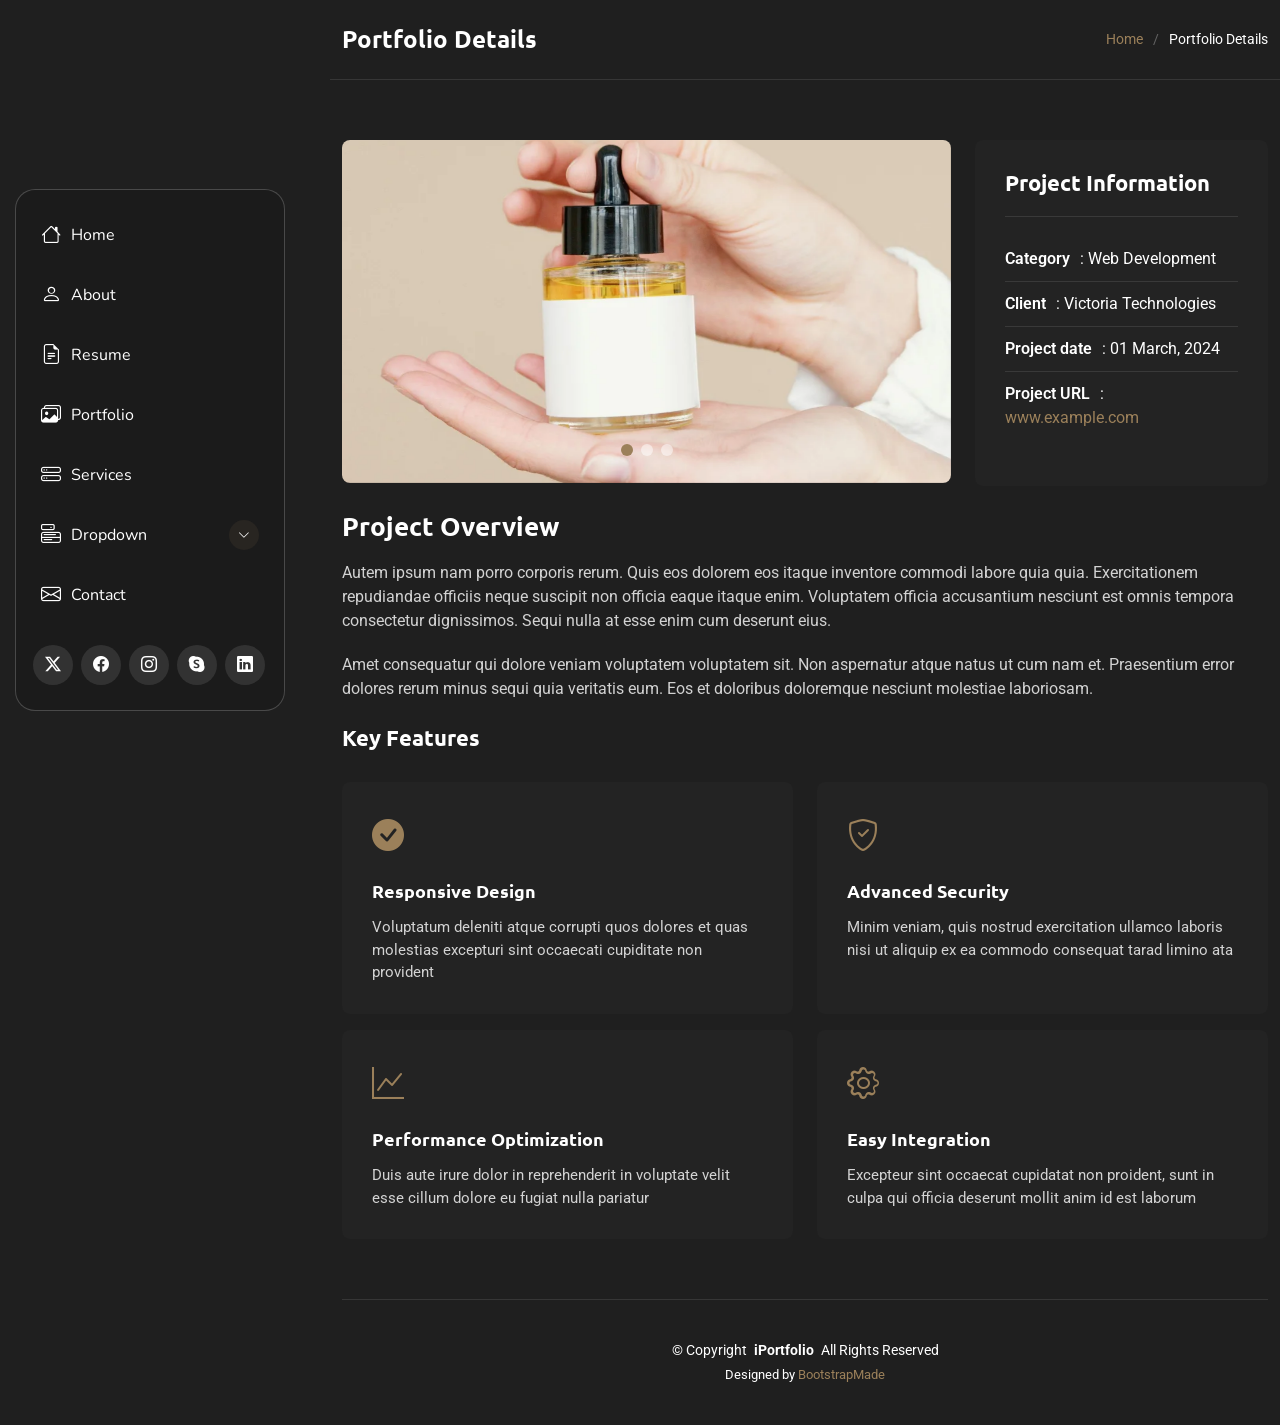
==== portfolio-details.html @ 5050bbf4 "updated portfolio" ====
<!DOCTYPE html>
<html lang="en">

<head>
  <meta charset="utf-8">
  <meta content="width=device-width, initial-scale=1.0" name="viewport">
  <title>Portfolio Details - SnapFolio Bootstrap Template</title>
  <meta name="description" content="">
  <meta name="keywords" content="">

  <!-- Favicons -->
  <link href="assets/img/favicon.png" rel="icon">
  <link href="assets/img/apple-touch-icon.png" rel="apple-touch-icon">

  <!-- Fonts -->
  <link href="https://fonts.googleapis.com" rel="preconnect">
  <link href="https://fonts.gstatic.com" rel="preconnect" crossorigin>
  <link href="https://fonts.googleapis.com/css2?family=Roboto:ital,wght@0,100;0,300;0,400;0,500;0,700;0,900;1,100;1,300;1,400;1,500;1,700;1,900&family=Ubuntu:ital,wght@0,300;0,400;0,500;0,700;1,300;1,400;1,500;1,700&family=Nunito:ital,wght@0,200;0,300;0,400;0,500;0,600;0,700;0,800;0,900;1,200;1,300;1,400;1,500;1,600;1,700;1,800;1,900&display=swap" rel="stylesheet">

  <!-- Vendor CSS Files -->
  <link href="assets/vendor/bootstrap/css/bootstrap.min.css" rel="stylesheet">
  <link href="assets/vendor/bootstrap-icons/bootstrap-icons.css" rel="stylesheet">
  <link href="assets/vendor/aos/aos.css" rel="stylesheet">
  <link href="assets/vendor/glightbox/css/glightbox.min.css" rel="stylesheet">
  <link href="assets/vendor/swiper/swiper-bundle.min.css" rel="stylesheet">

  <!-- Main CSS File -->
  <link href="assets/css/main.css" rel="stylesheet">

  <!-- =======================================================
  * Template Name: SnapFolio
  * Template URL: https://bootstrapmade.com/snapfolio-bootstrap-portfolio-template/
  * Updated: Jun 13 2025 with Bootstrap v5.3.6
  * Author: BootstrapMade.com
  * License: https://bootstrapmade.com/license/
  ======================================================== -->
</head>

<body class="portfolio-details-page">

  <header id="header" class="header dark-background d-flex flex-column justify-content-center">
    <i class="header-toggle d-xl-none bi bi-list"></i>

    <div class="header-container d-flex flex-column align-items-start">
      <nav id="navmenu" class="navmenu">
        <ul>
          <li><a href="#hero"><i class="bi bi-house navicon"></i>Home</a></li>
          <li><a href="#about"><i class="bi bi-person navicon"></i> About</a></li>
          <li><a href="#resume"><i class="bi bi-file-earmark-text navicon"></i> Resume</a></li>
          <li><a href="#portfolio"><i class="bi bi-images navicon"></i> Portfolio</a></li>
          <li><a href="#services"><i class="bi bi-hdd-stack navicon"></i> Services</a></li>
          <li class="dropdown"><a href="#"><i class="bi bi-menu-button navicon"></i> <span>Dropdown</span> <i class="bi bi-chevron-down toggle-dropdown"></i></a>
            <ul>
              <li><a href="#">Dropdown 1</a></li>
              <li class="dropdown"><a href="#"><span>Deep Dropdown</span> <i class="bi bi-chevron-down toggle-dropdown"></i></a>
                <ul>
                  <li><a href="#">Deep Dropdown 1</a></li>
                  <li><a href="#">Deep Dropdown 2</a></li>
                  <li><a href="#">Deep Dropdown 3</a></li>
                  <li><a href="#">Deep Dropdown 4</a></li>
                  <li><a href="#">Deep Dropdown 5</a></li>
                </ul>
              </li>
              <li><a href="#">Dropdown 2</a></li>
              <li><a href="#">Dropdown 3</a></li>
              <li><a href="#">Dropdown 4</a></li>
            </ul>
          </li>
          <li><a href="#contact"><i class="bi bi-envelope navicon"></i> Contact</a></li>
        </ul>
      </nav>

      <div class="social-links text-center">
        <a href="#" class="twitter"><i class="bi bi-twitter-x"></i></a>
        <a href="#" class="facebook"><i class="bi bi-facebook"></i></a>
        <a href="#" class="instagram"><i class="bi bi-instagram"></i></a>
        <a href="#" class="google-plus"><i class="bi bi-skype"></i></a>
        <a href="#" class="linkedin"><i class="bi bi-linkedin"></i></a>
      </div>

    </div>

  </header>

  <main class="main">

    <!-- Page Title -->
    <div class="page-title dark-background">
      <div class="container d-lg-flex justify-content-between align-items-center">
        <h1 class="mb-2 mb-lg-0">Portfolio Details</h1>
        <nav class="breadcrumbs">
          <ol>
            <li><a href="index.html">Home</a></li>
            <li class="current">Portfolio Details</li>
          </ol>
        </nav>
      </div>
    </div><!-- End Page Title -->

    <!-- Portfolio Details Section -->
    <section id="portfolio-details" class="portfolio-details section">

      <div class="container" data-aos="fade-up" data-aos-delay="100">

        <div class="row gy-4">

          <div class="col-lg-8">
            <div class="portfolio-details-slider swiper init-swiper">

              <script type="application/json" class="swiper-config">
                {
                  "loop": true,
                  "speed": 600,
                  "autoplay": {
                    "delay": 5000
                  },
                  "slidesPerView": "auto",
                  "pagination": {
                    "el": ".swiper-pagination",
                    "type": "bullets",
                    "clickable": true
                  }
                }
              </script>

              <div class="swiper-wrapper align-items-center">

                <div class="swiper-slide">
                  <img src="assets/img/portfolio/portfolio-1.webp" alt="Portfolio Image" class="img-fluid" loading="lazy">
                </div>

                <div class="swiper-slide">
                  <img src="assets/img/portfolio/portfolio-10.webp" alt="Portfolio Image" class="img-fluid" loading="lazy">
                </div>

                <div class="swiper-slide">
                  <img src="assets/img/portfolio/portfolio-7.webp" alt="Portfolio Image" class="img-fluid" loading="lazy">
                </div>

              </div>
              <div class="swiper-pagination"></div>
            </div>
          </div>

          <div class="col-lg-4">
            <div class="portfolio-info" data-aos="fade-left" data-aos-delay="200">
              <h3>Project Information</h3>
              <ul>
                <li><strong>Category</strong>: Web Development</li>
                <li><strong>Client</strong>: Victoria Technologies</li>
                <li><strong>Project date</strong>: 01 March, 2024</li>
                <li><strong>Project URL</strong>: <a href="#" target="_blank">www.example.com</a></li>
              </ul>
            </div>
          </div>

          <div class="col-lg-12">
            <div class="portfolio-description" data-aos="fade-up" data-aos-delay="300">
              <h2>Project Overview</h2>
              <p>
                Autem ipsum nam porro corporis rerum. Quis eos dolorem eos itaque inventore commodi labore quia quia. Exercitationem repudiandae officiis neque suscipit non officia eaque itaque enim. Voluptatem officia accusantium nesciunt est omnis tempora consectetur dignissimos. Sequi nulla at esse enim cum deserunt eius.
              </p>
              <p>
                Amet consequatur qui dolore veniam voluptatem voluptatem sit. Non aspernatur atque natus ut cum nam et. Praesentium error dolores rerum minus sequi quia veritatis eum. Eos et doloribus doloremque nesciunt molestiae laboriosam.
              </p>

              <div class="features mt-4">
                <h3>Key Features</h3>
                <div class="row gy-3">
                  <div class="col-md-6">
                    <div class="feature-item" data-aos="fade-up" data-aos-delay="400">
                      <i class="bi bi-check-circle-fill"></i>
                      <h4>Responsive Design</h4>
                      <p>Voluptatum deleniti atque corrupti quos dolores et quas molestias excepturi sint occaecati cupiditate non provident</p>
                    </div>
                  </div>

                  <div class="col-md-6">
                    <div class="feature-item" data-aos="fade-up" data-aos-delay="500">
                      <i class="bi bi-shield-check"></i>
                      <h4>Advanced Security</h4>
                      <p>Minim veniam, quis nostrud exercitation ullamco laboris nisi ut aliquip ex ea commodo consequat tarad limino ata</p>
                    </div>
                  </div>

                  <div class="col-md-6">
                    <div class="feature-item" data-aos="fade-up" data-aos-delay="600">
                      <i class="bi bi-graph-up"></i>
                      <h4>Performance Optimization</h4>
                      <p>Duis aute irure dolor in reprehenderit in voluptate velit esse cillum dolore eu fugiat nulla pariatur</p>
                    </div>
                  </div>

                  <div class="col-md-6">
                    <div class="feature-item" data-aos="fade-up" data-aos-delay="700">
                      <i class="bi bi-gear"></i>
                      <h4>Easy Integration</h4>
                      <p>Excepteur sint occaecat cupidatat non proident, sunt in culpa qui officia deserunt mollit anim id est laborum</p>
                    </div>
                  </div>
                </div>
              </div>
            </div>
          </div>

        </div>

      </div>

    </section><!-- /Portfolio Details Section -->

  </main>

  <footer id="footer" class="footer position-relative">

    <div class="container">
      <div class="copyright text-center ">
        <p>© <span>Copyright</span> <strong class="px-1 sitename">iPortfolio</strong> <span>All Rights Reserved</span></p>
      </div>
      <div class="credits">
        <!-- All the links in the footer should remain intact. -->
        <!-- You can delete the links only if you've purchased the pro version. -->
        <!-- Licensing information: https://bootstrapmade.com/license/ -->
        <!-- Purchase the pro version with working PHP/AJAX contact form: [buy-url] -->
        Designed by <a href="https://bootstrapmade.com/">BootstrapMade</a>
      </div>
    </div>

  </footer>

  <!-- Scroll Top -->
  <a href="#" id="scroll-top" class="scroll-top d-flex align-items-center justify-content-center"><i class="bi bi-arrow-up-short"></i></a>

  <!-- Preloader -->
  <div id="preloader"></div>

  <!-- Vendor JS Files -->
  <script src="assets/vendor/bootstrap/js/bootstrap.bundle.min.js"></script>
  <script src="assets/vendor/php-email-form/validate.js"></script>
  <script src="assets/vendor/aos/aos.js"></script>
  <script src="assets/vendor/typed.js/typed.umd.js"></script>
  <script src="assets/vendor/purecounter/purecounter_vanilla.js"></script>
  <script src="assets/vendor/waypoints/noframework.waypoints.js"></script>
  <script src="assets/vendor/isotope-layout/isotope.pkgd.min.js"></script>
  <script src="assets/vendor/imagesloaded/imagesloaded.pkgd.min.js"></script>
  <script src="assets/vendor/glightbox/js/glightbox.min.js"></script>
  <script src="assets/vendor/swiper/swiper-bundle.min.js"></script>

  <!-- Main JS File -->
  <script src="assets/js/main.js"></script>

</body>

</html>
---- assets/css/main.css ----
/**
* Template Name: SnapFolio
* Template URL: https://bootstrapmade.com/snapfolio-bootstrap-portfolio-template/
* Updated: Jun 13 2025 with Bootstrap v5.3.6
* Author: BootstrapMade.com
* License: https://bootstrapmade.com/license/
*/

/*--------------------------------------------------------------
# Font & Color Variables
# Help: https://bootstrapmade.com/color-system/
--------------------------------------------------------------*/
/* Fonts */
:root {
  --default-font: "Roboto",  system-ui, -apple-system, "Segoe UI", Roboto, "Helvetica Neue", Arial, "Noto Sans", "Liberation Sans", sans-serif, "Apple Color Emoji", "Segoe UI Emoji", "Segoe UI Symbol", "Noto Color Emoji";
  --heading-font: "Ubuntu",  sans-serif;
  --nav-font: "Nunito",  sans-serif;
}

/* Global Colors - The following color variables are used throughout the website. Updating them here will change the color scheme of the entire website */
:root { 
  --background-color: #1f1f1f; /* Background color for the entire website, including individual sections */
  --default-color: #ffffff; /* Default color used for the majority of the text content across the entire website */
  --heading-color: #ffffff; /* Color for headings, subheadings and title throughout the website */
  --accent-color: #9b805a; /* Accent color that represents your brand on the website. It's used for buttons, links, and other elements that need to stand out */
  --surface-color: #232323; /* The surface color is used as a background of boxed elements within sections, such as cards, icon boxes, or other elements that require a visual separation from the global background. */
  --contrast-color: #ffffff; /* Contrast color for text, ensuring readability against backgrounds of accent, heading, or default colors. */
}

/* Nav Menu Colors - The following color variables are used specifically for the navigation menu. They are separate from the global colors to allow for more customization options */
:root {
  --nav-color: #ffffff;  /* The default color of the main navmenu links */
  --nav-hover-color: #9b805a; /* Applied to main navmenu links when they are hovered over or active */
  --nav-mobile-background-color: #393939; /* Used as the background color for mobile navigation menu */
  --nav-dropdown-background-color: #393939; /* Used as the background color for dropdown items that appear when hovering over primary navigation items */
  --nav-dropdown-color: #ffffff; /* Used for navigation links of the dropdown items in the navigation menu. */
  --nav-dropdown-hover-color: #9b805a; /* Similar to --nav-hover-color, this color is applied to dropdown navigation links when they are hovered over. */
}

/* Color Presets - These classes override global colors when applied to any section or element, providing reuse of the sam color scheme. */

.light-background {
  --background-color: #2c2c2c;
  --surface-color: #323232;
}

.dark-background {
  --background-color: #040b14;
  --default-color: #ffffff;
  --heading-color: #ffffff;
  --surface-color: #151f2b;
  --contrast-color: #ffffff;
}

/* Smooth scroll */
:root {
  scroll-behavior: smooth;
}

/*--------------------------------------------------------------
# General Styling & Shared Classes
--------------------------------------------------------------*/
body {
  color: var(--default-color);
  background-color: var(--background-color);
  font-family: var(--default-font);
}

a {
  color: var(--accent-color);
  text-decoration: none;
  transition: 0.3s;
}

a:hover {
  color: color-mix(in srgb, var(--accent-color), transparent 25%);
  text-decoration: none;
}

h1,
h2,
h3,
h4,
h5,
h6 {
  color: var(--heading-color);
  font-family: var(--heading-font);
}

/* PHP Email Form Messages
------------------------------*/
.php-email-form .error-message {
  display: none;
  background: #df1529;
  color: #ffffff;
  text-align: left;
  padding: 15px;
  margin-bottom: 24px;
  font-weight: 600;
}

.php-email-form .sent-message {
  display: none;
  color: #ffffff;
  background: #059652;
  text-align: center;
  padding: 15px;
  margin-bottom: 24px;
  font-weight: 600;
}

.php-email-form .loading {
  display: none;
  background: var(--surface-color);
  text-align: center;
  padding: 15px;
  margin-bottom: 24px;
}

.php-email-form .loading:before {
  content: "";
  display: inline-block;
  border-radius: 50%;
  width: 24px;
  height: 24px;
  margin: 0 10px -6px 0;
  border: 3px solid var(--accent-color);
  border-top-color: var(--surface-color);
  animation: php-email-form-loading 1s linear infinite;
}

@keyframes php-email-form-loading {
  0% {
    transform: rotate(0deg);
  }

  100% {
    transform: rotate(360deg);
  }
}

/*--------------------------------------------------------------
# Global Header
--------------------------------------------------------------*/
.header {
  --background-color: #1b1b1b;
  color: var(--default-color);
  position: fixed;
  top: 0;
  left: 0;
  bottom: 0;
  padding: 0 15px;
  width: 300px;
  transition: all ease-in-out 0.3s;
  overflow-y: auto;
  z-index: 997;
}

.header .header-container {
  border-radius: 20px;
  padding: 15px;
  background-color: var(--background-color);
  border: 1px solid color-mix(in srgb, var(--default-color), transparent 80%);
}

.header .social-links {
  margin: 0 0 10px 0;
}

.header .social-links a {
  font-size: 16px;
  display: inline-flex;
  align-items: center;
  justify-content: center;
  background: color-mix(in srgb, var(--default-color), transparent 90%);
  color: var(--default-color);
  margin: 0 2px;
  border-radius: 50%;
  text-align: center;
  width: 40px;
  height: 40px;
  transition: 0.3s;
}

.header .social-links a:hover {
  color: var(--contrast-color);
  background: var(--accent-color);
}

@media (min-width: 1200px) {

  .header~main,
  .header~#footer {
    margin-left: 330px;
  }
}

@media (max-width: 1199px) {
  .header {
    left: -100%;
  }
}

.header.header-show {
  left: 0;
}

.header .header-toggle {
  color: var(--contrast-color);
  background-color: var(--accent-color);
  font-size: 22px;
  display: flex;
  align-items: center;
  justify-content: center;
  width: 40px;
  height: 40px;
  border-radius: 50%;
  cursor: pointer;
  position: fixed;
  top: 15px;
  right: 15px;
  z-index: 9999;
  transition: background-color 0.3s;
}

.header .header-toggle:hover {
  color: var(--contrast-color);
  background-color: color-mix(in srgb, var(--accent-color) 90%, white 15%);
}

/*--------------------------------------------------------------
# Navigation Menu
--------------------------------------------------------------*/
.mobile-nav-toggle {
  display: none;
}

.navmenu {
  padding: 0;
  z-index: 9997;
  width: 100%;
}

.navmenu ul {
  list-style: none;
  padding: 0 0 20px 0;
  margin: 0;
}

.navmenu a,
.navmenu a:focus {
  color: var(--nav-color);
  padding: 15px 10px;
  font-family: var(--nav-font);
  font-size: 16px;
  font-weight: 400;
  display: flex;
  align-items: center;
  white-space: nowrap;
  transition: 0.3s;
  width: 100%;
}

.navmenu a .navicon,
.navmenu a:focus .navicon {
  font-size: 20px;
  margin-right: 10px;
}

.navmenu a .toggle-dropdown,
.navmenu a:focus .toggle-dropdown {
  font-size: 12px;
  line-height: 0;
  margin-left: auto;
  width: 30px;
  height: 30px;
  display: flex;
  align-items: center;
  justify-content: center;
  border-radius: 50%;
  transition: 0.3s;
  flex-shrink: 0;
  background-color: color-mix(in srgb, var(--accent-color), transparent 90%);
}

.navmenu a .toggle-dropdown:hover,
.navmenu a:focus .toggle-dropdown:hover {
  background-color: var(--accent-color);
  color: var(--contrast-color);
}

.navmenu a:hover,
.navmenu .active,
.navmenu .active:focus {
  color: var(--nav-hover-color);
}

.navmenu a:hover .navicon,
.navmenu .active .navicon,
.navmenu .active:focus .navicon {
  color: var(--accent-color);
}

.navmenu .active .toggle-dropdown,
.navmenu .active:focus .toggle-dropdown {
  background-color: var(--accent-color);
  color: var(--contrast-color);
  transform: rotate(180deg);
}

.navmenu .dropdown {
  display: block;
}

.navmenu .dropdown a,
.navmenu .dropdown a:focus {
  color: --nav-dropdown-color;
}

.navmenu .dropdown a:hover,
.navmenu .dropdown .active,
.navmenu .dropdown .active:focus {
  color: var(--nav-dropdown-hover-color);
}

.navmenu .dropdown ul {
  position: static;
  display: none;
  z-index: 99;
  padding: 5px 10px;
  margin: 5px 10px;
  background-color: var(--nav-dropdown-background-color);
  border: 1px solid color-mix(in srgb, var(--default-color), transparent 90%);
  box-shadow: none;
  transition: all 0.5s ease-in-out;
}

.navmenu .dropdown ul ul {
  background-color: rgba(33, 37, 41, 0.1);
}

.navmenu .dropdown>.dropdown-active {
  display: block;
  background-color: rgba(33, 37, 41, 0.03);
}

/*--------------------------------------------------------------
# Global Footer
--------------------------------------------------------------*/
.footer {
  color: var(--default-color);
  background-color: var(--background-color);
  font-size: 14px;
  padding: 0 0 40px 0;
  position: relative;
}

.footer .copyright {
  padding-top: 40px;
  border-top: 1px solid color-mix(in srgb, var(--default-color), transparent 90%);
}

.footer .copyright p {
  margin-bottom: 0;
}

.footer .credits {
  margin-top: 4px;
  font-size: 13px;
  text-align: center;
}

/*--------------------------------------------------------------
# Preloader
--------------------------------------------------------------*/
#preloader {
  position: fixed;
  inset: 0;
  z-index: 999999;
  overflow: hidden;
  background: var(--background-color);
  transition: all 0.6s ease-out;
}

#preloader:before {
  content: "";
  position: fixed;
  top: calc(50% - 30px);
  left: calc(50% - 30px);
  border: 6px solid #ffffff;
  border-color: var(--accent-color) transparent var(--accent-color) transparent;
  border-radius: 50%;
  width: 60px;
  height: 60px;
  animation: animate-preloader 1.5s linear infinite;
}

@keyframes animate-preloader {
  0% {
    transform: rotate(0deg);
  }

  100% {
    transform: rotate(360deg);
  }
}

/*--------------------------------------------------------------
# Scroll Top Button
--------------------------------------------------------------*/
.scroll-top {
  position: fixed;
  visibility: hidden;
  opacity: 0;
  right: 15px;
  bottom: -15px;
  z-index: 99999;
  background-color: var(--accent-color);
  width: 44px;
  height: 44px;
  border-radius: 50px;
  transition: all 0.4s;
}

.scroll-top i {
  font-size: 24px;
  color: var(--contrast-color);
  line-height: 0;
}

.scroll-top:hover {
  background-color: color-mix(in srgb, var(--accent-color), transparent 20%);
  color: var(--contrast-color);
}

.scroll-top.active {
  visibility: visible;
  opacity: 1;
  bottom: 15px;
}

/*--------------------------------------------------------------
# Disable aos animation delay on mobile devices
--------------------------------------------------------------*/
@media screen and (max-width: 768px) {
  [data-aos-delay] {
    transition-delay: 0 !important;
  }
}

/*--------------------------------------------------------------
# Global Page Titles & Breadcrumbs
--------------------------------------------------------------*/
.page-title {
  color: var(--default-color);
  padding: 25px 0 0 0;
  position: relative;
}

.page-title .container {
  border-bottom: 1px solid color-mix(in srgb, var(--default-color), transparent 90%);
  padding-bottom: 25px;
}

.page-title h1 {
  font-size: 24px;
  font-weight: 700;
}

.page-title .breadcrumbs ol {
  display: flex;
  flex-wrap: wrap;
  list-style: none;
  padding: 0;
  margin: 0;
  font-size: 14px;
  font-weight: 400;
}

.page-title .breadcrumbs ol li+li {
  padding-left: 10px;
}

.page-title .breadcrumbs ol li+li::before {
  content: "/";
  display: inline-block;
  padding-right: 10px;
  color: color-mix(in srgb, var(--default-color), transparent 70%);
}

/*--------------------------------------------------------------
# Global Sections
--------------------------------------------------------------*/
section,
.section {
  color: var(--default-color);
  background-color: var(--background-color);
  padding: 60px 0;
  overflow: clip;
}

/*--------------------------------------------------------------
# Global Section Titles
--------------------------------------------------------------*/
.section-title {
  text-align: center;
  padding-bottom: 60px;
  position: relative;
}

.section-title h2 {
  font-size: 32px;
  font-weight: 700;
  position: relative;
}

.section-title h2:before,
.section-title h2:after {
  content: "";
  width: 50px;
  height: 2px;
  background: var(--accent-color);
  display: inline-block;
}

.section-title h2:before {
  margin: 0 15px 10px 0;
}

.section-title h2:after {
  margin: 0 0 10px 15px;
}

.section-title p {
  margin-bottom: 0;
}

/*--------------------------------------------------------------
# Hero Section
--------------------------------------------------------------*/
.hero {
  min-height: 100vh;
  position: relative;
  overflow: hidden;
  display: flex;
  align-items: center;
}

.hero .background-elements {
  position: absolute;
  top: 0;
  left: 0;
  width: 100%;
  height: 100%;
  z-index: 1;
  overflow: hidden;
}

.hero .background-elements .bg-circle {
  position: absolute;
  border-radius: 50%;
  background: linear-gradient(45deg, color-mix(in srgb, var(--accent-color), transparent 90%), color-mix(in srgb, var(--accent-color), transparent 95%));
  animation: float 6s ease-in-out infinite;
}

.hero .background-elements .bg-circle.circle-1 {
  width: 300px;
  height: 300px;
  top: 10%;
  right: 10%;
  animation-delay: 0s;
}

.hero .background-elements .bg-circle.circle-2 {
  width: 200px;
  height: 200px;
  bottom: 20%;
  left: 5%;
  animation-delay: 2s;
}

.hero .hero-content {
  position: relative;
  width: 100%;
  z-index: 2;
}

.hero .container {
  position: relative;
  z-index: 3;
}

.hero .hero-text h1 {
  font-size: 72px;
  font-weight: 800;
  line-height: 1.1;
  margin-bottom: 15px;
  color: var(--heading-color);
}

.hero .hero-text h1 .accent-text {
  color: var(--accent-color);
  position: relative;
}

.hero .hero-text h1 .accent-text::after {
  content: "";
  position: absolute;
  bottom: -5px;
  left: 0;
  width: 100%;
  height: 3px;
  background: linear-gradient(90deg, var(--accent-color), color-mix(in srgb, var(--accent-color), transparent 50%));
}

.hero .hero-text h2 {
  font-size: 32px;
  font-weight: 600;
  color: var(--heading-color);
  margin-bottom: 10px;
}

.hero .hero-text .lead {
  font-size: 24px;
  margin-bottom: 20px;
  color: var(--default-color);
}

.hero .hero-text .lead span {
  color: var(--accent-color);
  font-weight: 600;
  border-bottom: 2px solid var(--accent-color);
  padding-bottom: 2px;
}

.hero .hero-text .description {
  font-size: 18px;
  line-height: 1.6;
  color: color-mix(in srgb, var(--default-color), transparent 20%);
  margin-bottom: 40px;
  max-width: 500px;
}

.hero .hero-actions {
  display: flex;
  gap: 20px;
  margin-bottom: 40px;
  flex-wrap: wrap;
}

.hero .hero-actions .btn {
  padding: 14px 30px;
  font-size: 16px;
  font-weight: 600;
  border-radius: 50px;
  text-decoration: none;
  transition: all 0.3s ease;
  border: 2px solid;
}

.hero .hero-actions .btn.btn-primary {
  background-color: var(--accent-color);
  color: var(--contrast-color);
  border-color: var(--accent-color);
}

.hero .hero-actions .btn.btn-primary:hover {
  background-color: color-mix(in srgb, var(--accent-color), black 10%);
  transform: translateY(-2px);
  box-shadow: 0 8px 25px color-mix(in srgb, var(--accent-color), transparent 70%);
}

.hero .hero-actions .btn.btn-outline {
  background-color: transparent;
  color: var(--accent-color);
  border-color: var(--accent-color);
}

.hero .hero-actions .btn.btn-outline:hover {
  background-color: var(--accent-color);
  color: var(--contrast-color);
  transform: translateY(-2px);
}

.hero .social-links {
  display: flex;
  gap: 20px;
}

.hero .social-links a {
  width: 50px;
  height: 50px;
  display: flex;
  align-items: center;
  justify-content: center;
  background-color: var(--surface-color);
  color: color-mix(in srgb, var(--default-color), transparent 40%);
  border-radius: 50%;
  font-size: 20px;
  transition: all 0.3s ease;
}

.hero .social-links a:hover {
  color: var(--contrast-color);
  background-color: var(--accent-color);
  transform: translateY(-3px);
  box-shadow: 0 8px 25px color-mix(in srgb, var(--accent-color), transparent 70%);
}

.hero .hero-visual {
  display: flex;
  justify-content: center;
  align-items: center;
  height: 100%;
}

.hero .hero-visual .profile-container {
  position: relative;
  width: 400px;
  height: 400px;
}

.hero .hero-visual .profile-container .profile-background {
  position: absolute;
  top: 20px;
  left: 20px;
  width: 100%;
  height: 100%;
  background: linear-gradient(135deg, var(--accent-color), color-mix(in srgb, var(--accent-color), var(--heading-color) 30%));
  border-radius: 30px;
  z-index: 1;
}

.hero .hero-visual .profile-container .profile-image {
  position: relative;
  width: 100%;
  height: 100%;
  object-fit: cover;
  border-radius: 30px;
  z-index: 2;
  box-shadow: 0 20px 40px color-mix(in srgb, var(--default-color), transparent 85%);
}

.hero .hero-visual .profile-container .floating-elements .floating-icon {
  position: absolute;
  width: 60px;
  height: 60px;
  background-color: var(--surface-color);
  border-radius: 50%;
  display: flex;
  align-items: center;
  justify-content: center;
  font-size: 24px;
  color: var(--accent-color);
  box-shadow: 0 8px 25px color-mix(in srgb, var(--default-color), transparent 85%);
  animation: floatIcon 4s ease-in-out infinite;
}

.hero .hero-visual .profile-container .floating-elements .floating-icon.icon-1 {
  top: -10px;
  right: 50px;
  animation-delay: 0s;
}

.hero .hero-visual .profile-container .floating-elements .floating-icon.icon-2 {
  bottom: 80px;
  right: -20px;
  animation-delay: 1s;
}

.hero .hero-visual .profile-container .floating-elements .floating-icon.icon-3 {
  bottom: -10px;
  left: 50px;
  animation-delay: 2s;
}

.hero .hero-visual .profile-container .floating-elements .floating-icon.icon-4 {
  top: 100px;
  left: -20px;
  animation-delay: 3s;
}

@keyframes float {

  0%,
  100% {
    transform: translateY(0px);
  }

  50% {
    transform: translateY(-20px);
  }
}

@keyframes floatIcon {

  0%,
  100% {
    transform: translateY(0px) rotate(0deg);
  }

  50% {
    transform: translateY(-10px) rotate(5deg);
  }
}

@media (max-width: 992px) {
  .hero .hero-text {
    text-align: center;
    margin-bottom: 50px;
  }

  .hero .hero-text h1 {
    font-size: 56px;
  }

  .hero .hero-text h2 {
    font-size: 28px;
  }

  .hero .hero-text .lead {
    font-size: 20px;
  }

  .hero .hero-visual .profile-container {
    width: 350px;
    height: 350px;
  }
}

@media (max-width: 768px) {
  .hero .hero-text h1 {
    font-size: 42px;
  }

  .hero .hero-text h2 {
    font-size: 24px;
  }

  .hero .hero-text .lead {
    font-size: 18px;
  }

  .hero .hero-text .description {
    font-size: 16px;
  }

  .hero .hero-actions {
    justify-content: center;
  }

  .hero .hero-actions .btn {
    padding: 12px 25px;
    font-size: 14px;
  }

  .hero .hero-visual .profile-container {
    width: 300px;
    height: 300px;
  }

  .hero .hero-visual .profile-container .floating-elements .floating-icon {
    width: 50px;
    height: 50px;
    font-size: 20px;
  }

  .hero .background-elements .bg-circle.circle-1 {
    width: 200px;
    height: 200px;
  }

  .hero .background-elements .bg-circle.circle-2 {
    width: 150px;
    height: 150px;
  }

  .hero .background-elements .bg-circle.circle-3 {
    width: 100px;
    height: 100px;
  }
}

/*--------------------------------------------------------------
# About Section
--------------------------------------------------------------*/
.about .profile-card {
  background: linear-gradient(135deg, var(--surface-color) 0%, color-mix(in srgb, var(--surface-color), var(--accent-color) 5%) 100%);
  border-radius: 2rem;
  padding: 2.5rem;
  text-align: center;
  box-shadow: 0 20px 40px rgba(0, 0, 0, 0.08);
  border: 1px solid color-mix(in srgb, var(--accent-color), transparent 90%);
  position: relative;
  overflow: hidden;
}

.about .profile-card::before {
  content: "";
  position: absolute;
  top: 0;
  left: 0;
  right: 0;
  height: 4px;
  background: linear-gradient(90deg, var(--accent-color), color-mix(in srgb, var(--accent-color), var(--heading-color) 30%));
}

@media (max-width: 991px) {
  .about .profile-card {
    margin-bottom: 3rem;
  }
}

.about .profile-header {
  position: relative;
  margin-bottom: 2rem;
}

.about .profile-header .profile-image {
  width: 160px;
  height: 160px;
  margin: 0 auto 1.5rem;
  border-radius: 50%;
  overflow: hidden;
  border: 4px solid var(--accent-color);
  box-shadow: 0 10px 30px rgba(0, 0, 0, 0.15);
}

.about .profile-header .profile-image img {
  width: 100%;
  height: 100%;
  object-fit: cover;
}

.about .profile-header .profile-badge {
  position: absolute;
  bottom: 20px;
  right: calc(50% - 65px);
  width: 32px;
  height: 32px;
  background-color: var(--accent-color);
  border-radius: 50%;
  display: flex;
  align-items: center;
  justify-content: center;
  border: 3px solid var(--surface-color);
}

.about .profile-header .profile-badge i {
  color: var(--contrast-color);
  font-size: 14px;
}

.about .profile-content h3 {
  font-size: 1.5rem;
  font-weight: 700;
  margin-bottom: 0.5rem;
  color: var(--heading-color);
}

.about .profile-content .profession {
  color: var(--accent-color);
  font-weight: 500;
  margin-bottom: 2rem;
}

.about .contact-links {
  display: flex;
  flex-direction: column;
  gap: 1rem;
}

.about .contact-links .contact-item {
  display: flex;
  align-items: center;
  gap: 0.75rem;
  padding: 0.75rem 1rem;
  background-color: color-mix(in srgb, var(--surface-color), var(--background-color) 50%);
  border-radius: 0.75rem;
  text-decoration: none;
  color: var(--default-color);
  transition: all 0.3s;
  border: 1px solid color-mix(in srgb, var(--default-color), transparent 90%);
}

.about .contact-links .contact-item:hover {
  background-color: var(--accent-color);
  color: var(--contrast-color);
  transform: translateY(-2px);
  box-shadow: 0 5px 20px color-mix(in srgb, var(--accent-color), transparent 70%);
}

.about .contact-links .contact-item i {
  font-size: 1rem;
  width: 18px;
}

.about .about-content {
  padding-left: 3rem;
}

@media (max-width: 991px) {
  .about .about-content {
    padding-left: 0;
  }
}

.about .about-content .section-header {
  margin-bottom: 2rem;
}

.about .about-content .section-header .badge-text {
  display: inline-block;
  background: linear-gradient(135deg, var(--accent-color), color-mix(in srgb, var(--accent-color), var(--heading-color) 20%));
  color: var(--contrast-color);
  padding: 0.5rem 1.5rem;
  border-radius: 2rem;
  font-size: 0.875rem;
  font-weight: 600;
  letter-spacing: 0.5px;
  margin-bottom: 1.5rem;
}

.about .about-content .section-header h2 {
  font-size: 2.25rem;
  font-weight: 700;
  line-height: 1.3;
  margin: 0;
}

@media (max-width: 768px) {
  .about .about-content .section-header h2 {
    font-size: 1.875rem;
  }
}

.about .about-content .description {
  margin-bottom: 2.5rem;
}

.about .about-content .description p {
  font-size: 1.1rem;
  line-height: 1.7;
  color: color-mix(in srgb, var(--default-color), transparent 20%);
  margin-bottom: 1.5rem;
}

.about .about-content .description p:last-child {
  margin-bottom: 0;
}

.about .stats-grid {
  display: grid;
  grid-template-columns: repeat(3, 1fr);
  gap: 2rem;
  margin-bottom: 2.5rem;
  padding: 2rem;
  background-color: var(--surface-color);
  border-radius: 1.5rem;
  box-shadow: 0 10px 30px rgba(0, 0, 0, 0.05);
}

@media (max-width: 768px) {
  .about .stats-grid {
    grid-template-columns: 1fr;
    gap: 1.5rem;
    text-align: center;
  }
}

.about .stats-grid .stat-item {
  text-align: center;
}

.about .stats-grid .stat-item .stat-number {
  font-size: 2rem;
  font-weight: 700;
  color: var(--accent-color);
  display: block;
  margin-bottom: 0.5rem;
}

.about .stats-grid .stat-item .stat-label {
  font-size: 0.875rem;
  color: color-mix(in srgb, var(--default-color), transparent 40%);
  font-weight: 500;
}

.about .details-grid {
  margin-bottom: 2.5rem;
}

.about .details-grid .detail-row {
  display: grid;
  grid-template-columns: 1fr 1fr;
  gap: 2rem;
  margin-bottom: 1.5rem;
}

@media (max-width: 768px) {
  .about .details-grid .detail-row {
    grid-template-columns: 1fr;
    gap: 1rem;
  }
}

.about .details-grid .detail-row:last-child {
  margin-bottom: 0;
}

.about .details-grid .detail-item .detail-label {
  display: block;
  font-size: 0.875rem;
  color: color-mix(in srgb, var(--default-color), transparent 50%);
  margin-bottom: 0.5rem;
  font-weight: 500;
}

.about .details-grid .detail-item .detail-value {
  display: block;
  font-weight: 600;
  color: var(--heading-color);
  font-size: 1rem;
}

.about .cta-section {
  display: flex;
  gap: 1rem;
  flex-wrap: wrap;
}

.about .cta-section .btn {
  padding: 0.875rem 2rem;
  border-radius: 0.75rem;
  font-weight: 600;
  text-decoration: none;
  transition: all 0.3s;
  display: inline-flex;
  align-items: center;
  gap: 0.5rem;
  border: 2px solid transparent;
}

.about .cta-section .btn.btn-primary {
  background-color: var(--accent-color);
  color: var(--contrast-color);
}

.about .cta-section .btn.btn-primary:hover {
  background-color: color-mix(in srgb, var(--accent-color), black 15%);
  transform: translateY(-2px);
  box-shadow: 0 10px 30px color-mix(in srgb, var(--accent-color), transparent 60%);
}

.about .cta-section .btn.btn-outline {
  background-color: transparent;
  color: var(--default-color);
  border-color: color-mix(in srgb, var(--default-color), transparent 70%);
}

.about .cta-section .btn.btn-outline:hover {
  border-color: var(--accent-color);
  transform: translateY(-2px);
}

/*--------------------------------------------------------------
# Stats Section
--------------------------------------------------------------*/
.stats .stats-wrapper {
  display: grid;
  grid-template-columns: repeat(4, 1fr);
  gap: 20px;
}

@media (max-width: 992px) {
  .stats .stats-wrapper {
    grid-template-columns: repeat(2, 1fr);
  }
}

@media (max-width: 576px) {
  .stats .stats-wrapper {
    grid-template-columns: 1fr;
  }
}

.stats .stats-item {
  background: linear-gradient(135deg, color-mix(in srgb, var(--surface-color), transparent 5%), var(--surface-color));
  border-radius: 15px;
  padding: 40px 20px;
  text-align: center;
  position: relative;
  transition: transform 0.3s ease, box-shadow 0.3s ease;
  box-shadow: 0 10px 30px rgba(0, 0, 0, 0.05);
  overflow: hidden;
}

.stats .stats-item:hover {
  transform: translateY(-10px);
  box-shadow: 0 15px 35px rgba(0, 0, 0, 0.1);
}

.stats .stats-item:hover .icon-wrapper {
  transform: scale(1.1);
}

.stats .stats-item:nth-child(1) .icon-wrapper {
  background-color: color-mix(in srgb, var(--accent-color), transparent 85%);
}

.stats .stats-item:nth-child(1) .icon-wrapper i {
  color: color-mix(in srgb, var(--accent-color), transparent 10%);
}

.stats .stats-item:nth-child(2) .icon-wrapper {
  background-color: color-mix(in srgb, #ff7e00, transparent 85%);
}

.stats .stats-item:nth-child(2) .icon-wrapper i {
  color: color-mix(in srgb, #ff7e00, transparent 10%);
}

.stats .stats-item:nth-child(3) .icon-wrapper {
  background-color: color-mix(in srgb, #00c875, transparent 85%);
}

.stats .stats-item:nth-child(3) .icon-wrapper i {
  color: color-mix(in srgb, #00c875, transparent 10%);
}

.stats .stats-item:nth-child(4) .icon-wrapper {
  background-color: color-mix(in srgb, #e83e8c, transparent 85%);
}

.stats .stats-item:nth-child(4) .icon-wrapper i {
  color: color-mix(in srgb, #e83e8c, transparent 10%);
}

.stats .stats-item .icon-wrapper {
  width: 80px;
  height: 80px;
  border-radius: 50%;
  display: flex;
  align-items: center;
  justify-content: center;
  margin: 0 auto 20px;
  transition: transform 0.3s ease;
}

.stats .stats-item .icon-wrapper i {
  font-size: 36px;
}

.stats .stats-item span {
  display: block;
  font-size: 48px;
  font-weight: 700;
  color: var(--heading-color);
  margin-bottom: 10px;
  line-height: 1;
  font-family: var(--heading-font);
}

.stats .stats-item p {
  color: var(--default-color);
  font-size: 18px;
  margin: 0;
  font-weight: 500;
  font-family: var(--heading-font);
  opacity: 0.8;
}

/*--------------------------------------------------------------
# Skills Section
--------------------------------------------------------------*/
.skills .skills-category {
  background-color: var(--surface-color);
  padding: 30px;
  border-radius: 8px;
  box-shadow: 0 0 20px rgba(0, 0, 0, 0.05);
  height: 100%;
  transition: transform 0.3s;
}

.skills .skills-category:hover {
  transform: translateY(-5px);
}

.skills .skills-category h3 {
  font-size: 24px;
  margin-bottom: 25px;
  position: relative;
  padding-bottom: 15px;
}

.skills .skills-category h3:after {
  content: "";
  position: absolute;
  bottom: 0;
  left: 0;
  width: 50px;
  height: 2px;
  background-color: var(--accent-color);
}

.skills .skill-item {
  margin-bottom: 25px;
}

.skills .skill-item:last-child {
  margin-bottom: 0;
}

.skills .skill-item h4 {
  font-size: 16px;
  margin-bottom: 8px;
}

.skills .skill-item .skill-percentage {
  font-size: 14px;
  color: color-mix(in srgb, var(--heading-color), transparent 30%);
}

.skills .skill-item .progress {
  height: 8px;
  background-color: color-mix(in srgb, var(--accent-color), transparent 90%);
  border-radius: 20px;
  overflow: hidden;
  position: relative;
}

.skills .skill-item .progress .progress-bar {
  background-color: var(--accent-color);
  transition: width 1.5s ease-in-out;
  width: 0;
  height: 100%;
  border-radius: 20px;
}

.skills .skill-item .skill-tooltip {
  font-size: 14px;
  color: color-mix(in srgb, var(--default-color), transparent 30%);
  margin-top: 8px;
  opacity: 0;
  transform: translateY(-5px);
  transition: all 0.3s;
}

.skills .skill-item:hover .skill-tooltip {
  opacity: 1;
  transform: translateY(0);
}

.skills .skill-box {
  background-color: var(--surface-color);
  padding: 25px 20px;
  border-radius: 8px;
  text-align: center;
  transition: all 0.3s;
  height: 100%;
  position: relative;
  overflow: hidden;
  box-shadow: 0 0 15px rgba(0, 0, 0, 0.05);
}

.skills .skill-box:hover {
  transform: translateY(-5px);
}

.skills .skill-box:hover i {
  color: var(--accent-color);
  transform: scale(1.1);
}

.skills .skill-box:hover .skill-tooltip {
  opacity: 1;
  transform: translateY(0);
}

.skills .skill-box i {
  font-size: 36px;
  color: color-mix(in srgb, var(--accent-color), transparent 20%);
  margin-bottom: 15px;
  display: inline-block;
  transition: all 0.3s;
}

.skills .skill-box h4 {
  font-size: 18px;
  margin-bottom: 10px;
}

.skills .skill-box .skill-tooltip {
  font-size: 14px;
  color: color-mix(in srgb, var(--default-color), transparent 30%);
  opacity: 0;
  transform: translateY(5px);
  transition: all 0.3s;
}

@media (max-width: 991.98px) {
  .skills .skills-category {
    margin-bottom: 30px;
  }

  .skills .skills-category:last-child {
    margin-bottom: 0;
  }
}

@media (max-width: 767.98px) {
  .skills .skill-box {
    margin-bottom: 20px;
  }

  .skills .skill-box:last-child {
    margin-bottom: 0;
  }
}

/*--------------------------------------------------------------
# Resume Section
--------------------------------------------------------------*/
.resume .resume-side {
  background-color: var(--surface-color);
  padding: 2rem;
  border-radius: 10px;
  box-shadow: 0 0 20px rgba(0, 0, 0, 0.1);
  height: 100%;
}

.resume .resume-side .profile-img {
  text-align: center;
}

.resume .resume-side .profile-img img {
  width: 200px;
  height: 200px;
  object-fit: cover;
  border: 5px solid color-mix(in srgb, var(--accent-color), transparent 85%);
  border-radius: 50%;
}

.resume .resume-side h3 {
  font-size: 1.5rem;
  margin-bottom: 1rem;
  color: var(--heading-color);
  font-weight: 600;
}

.resume .resume-side .contact-info li {
  margin-bottom: 1rem;
  color: var(--default-color);
}

.resume .resume-side .contact-info li i {
  width: 25px;
  color: var(--accent-color);
  margin-right: 0.5rem;
}

.resume .resume-side .skill-item {
  margin-bottom: 1.5rem;
}

.resume .resume-side .skill-item span {
  font-size: 0.9rem;
  color: var(--default-color);
}

.resume .resume-side .skill-item .progress {
  height: 8px;
  background-color: color-mix(in srgb, var(--accent-color), transparent 90%);
  border-radius: 4px;
  margin-top: 0.5rem;
}

.resume .resume-side .skill-item .progress .progress-bar {
  background-color: var(--accent-color);
  width: 0;
  transition: width 1s ease;
}

.resume .resume-section {
  margin-bottom: 3rem;
}

.resume .resume-section h3 {
  font-size: 1.75rem;
  margin-bottom: 1.5rem;
  color: var(--heading-color);
  font-weight: 600;
}

.resume .resume-section h3 i {
  color: var(--accent-color);
}

.resume .resume-section .resume-item {
  padding-left: 1.5rem;
  border-left: 2px solid color-mix(in srgb, var(--accent-color), transparent 80%);
  margin-bottom: 2rem;
  position: relative;
}

.resume .resume-section .resume-item:before {
  content: "";
  position: absolute;
  width: 16px;
  height: 16px;
  border-radius: 50%;
  left: -9px;
  top: 0;
  background: var(--accent-color);
}

.resume .resume-section .resume-item h4 {
  font-size: 1.2rem;
  margin-bottom: 0.5rem;
  color: var(--heading-color);
  font-weight: 600;
}

.resume .resume-section .resume-item h5 {
  font-size: 1rem;
  margin-bottom: 0.5rem;
  color: var(--accent-color);
}

.resume .resume-section .resume-item .company {
  font-size: 0.95rem;
  margin-bottom: 1rem;
  color: var(--heading-color);
}

.resume .resume-section .resume-item .company i {
  margin-right: 0.5rem;
}

.resume .resume-section .resume-item ul {
  padding-left: 1.2rem;
}

.resume .resume-section .resume-item ul li {
  margin-bottom: 0.5rem;
  color: var(--default-color);
}

.resume .resume-section .resume-item p {
  color: var(--default-color);
  margin-bottom: 0;
}

@media (max-width: 991.98px) {
  .resume .resume-side {
    margin-bottom: 2rem;
  }
}

/*--------------------------------------------------------------
# Portfolio Section
--------------------------------------------------------------*/
@media (max-width: 991px) {
  .portfolio .filter-sidebar {
    margin-bottom: 30px;
  }
}

.portfolio .filters-wrapper {
  background-color: color-mix(in srgb, var(--surface-color), var(--default-color) 3%);
  padding: 30px;
  border-radius: 10px;
  box-shadow: 0 5px 25px rgba(0, 0, 0, 0.05);
}

@media (max-width: 991px) {
  .portfolio .filters-wrapper {
    padding: 20px;
  }
}

.portfolio .portfolio-filters {
  padding: 0;
  margin: 0;
  list-style: none;
  display: flex;
  flex-direction: column;
  gap: 10px;
}

@media (max-width: 991px) {
  .portfolio .portfolio-filters {
    flex-direction: row;
    flex-wrap: wrap;
    justify-content: center;
  }
}

.portfolio .portfolio-filters li {
  cursor: pointer;
  padding: 12px 20px;
  font-size: 16px;
  font-weight: 500;
  line-height: 1;
  color: var(--default-color);
  transition: all 0.3s ease-in-out;
  border-radius: 6px;
  background: transparent;
  position: relative;
  border-left: 3px solid transparent;
}

@media (max-width: 991px) {
  .portfolio .portfolio-filters li {
    padding: 8px 16px;
    border: 1px solid color-mix(in srgb, var(--accent-color), transparent 80%);
    border-left-width: 3px;
  }
}

.portfolio .portfolio-filters li:hover {
  color: var(--accent-color);
  background-color: color-mix(in srgb, var(--accent-color), transparent 90%);
  border-left-color: color-mix(in srgb, var(--accent-color), transparent 50%);
}

.portfolio .portfolio-filters li.filter-active {
  color: var(--accent-color);
  background-color: color-mix(in srgb, var(--accent-color), transparent 90%);
  border-left-color: var(--accent-color);
  font-weight: 600;
}

.portfolio .portfolio-wrap {
  transition: 0.4s;
  position: relative;
  overflow: hidden;
  border-radius: 12px;
  box-shadow: 0 5px 20px rgba(0, 0, 0, 0.08);
  height: 100%;
}

.portfolio .portfolio-wrap img {
  transition: transform 0.6s cubic-bezier(0.215, 0.61, 0.355, 1);
  width: 100%;
  height: 350px;
  object-fit: cover;
}

.portfolio .portfolio-wrap .portfolio-info {
  position: absolute;
  bottom: 0;
  left: 0;
  right: 0;
  padding: 25px;
  background: linear-gradient(to top, rgba(0, 0, 0, 0.8) 0%, rgba(0, 0, 0, 0.4) 60%, rgba(0, 0, 0, 0) 100%);
  z-index: 3;
  transition: all 0.4s cubic-bezier(0.215, 0.61, 0.355, 1);
  transform: translateY(20px);
  opacity: 0;
}

.portfolio .portfolio-wrap .portfolio-info .content {
  transition: all 0.4s cubic-bezier(0.215, 0.61, 0.355, 1);
  transform: translateY(20px);
}

.portfolio .portfolio-wrap .portfolio-info .category {
  display: inline-block;
  color: var(--accent-color);
  font-size: 14px;
  font-weight: 500;
  text-transform: uppercase;
  letter-spacing: 1px;
  margin-bottom: 8px;
}

.portfolio .portfolio-wrap .portfolio-info h4 {
  font-size: 20px;
  color: var(--contrast-color);
  font-weight: 700;
  margin-bottom: 15px;
}

.portfolio .portfolio-wrap .portfolio-info .portfolio-links {
  display: flex;
  gap: 12px;
}

.portfolio .portfolio-wrap .portfolio-info .portfolio-links a {
  color: var(--contrast-color);
  width: 40px;
  height: 40px;
  display: flex;
  align-items: center;
  justify-content: center;
  background-color: color-mix(in srgb, var(--accent-color), transparent 30%);
  border-radius: 50%;
  font-size: 18px;
  transition: 0.3s;
}

.portfolio .portfolio-wrap .portfolio-info .portfolio-links a:hover {
  background-color: var(--accent-color);
  transform: translateY(-3px);
}

.portfolio .portfolio-wrap:hover {
  transform: translateY(-5px);
}

.portfolio .portfolio-wrap:hover img {
  transform: scale(1.08);
}

.portfolio .portfolio-wrap:hover .portfolio-info {
  transform: translateY(0);
  opacity: 1;
}

.portfolio .portfolio-wrap:hover .portfolio-info .content {
  transform: translateY(0);
}

/*--------------------------------------------------------------
# Services Section
--------------------------------------------------------------*/
.services .service-header {
  margin-bottom: 60px;
}

.services .service-header .service-intro .service-heading {
  font-size: 48px;
  margin-bottom: 0;
  font-weight: 700;
  line-height: 1.2;
  color: var(--heading-color);
}

.services .service-header .service-intro .service-heading div {
  display: block;
  position: relative;
}

.services .service-header .service-intro .service-heading span {
  display: block;
  color: var(--accent-color);
}

@media (max-width: 992px) {
  .services .service-header .service-intro .service-heading {
    font-size: 36px;
  }
}

@media (max-width: 768px) {
  .services .service-header .service-intro .service-heading {
    font-size: 30px;
    margin-bottom: 20px;
  }
}

.services .service-header .service-summary p {
  margin-bottom: 25px;
  color: var(--default-color);
}

.services .service-header .service-summary .service-btn {
  display: inline-flex;
  align-items: center;
  padding: 12px 30px;
  background-color: var(--accent-color);
  color: var(--contrast-color);
  border-radius: 4px;
  font-weight: 500;
  transition: all 0.3s ease;
}

.services .service-header .service-summary .service-btn i {
  margin-left: 10px;
  transition: transform 0.3s ease;
}

.services .service-header .service-summary .service-btn:hover {
  background-color: color-mix(in srgb, var(--accent-color), transparent 15%);
  color: var(--contrast-color);
}

.services .service-header .service-summary .service-btn:hover i {
  transform: translateX(5px);
}

@media (max-width: 992px) {
  .services .service-header .service-summary {
    margin-top: 30px;
  }
}

.services .service-card {
  padding: 40px 40px 40px 40px;
  margin-bottom: 30px;
  border: 2px solid color-mix(in srgb, var(--accent-color), transparent 90%);
  transition: all 0.3s ease;
}

.services .service-card .service-icon {
  margin-bottom: 25px;
  background-color: color-mix(in srgb, var(--accent-color), transparent 90%);
  display: inline-flex;
  align-items: center;
  justify-content: center;
  border-radius: 10px;
  width: 64px;
  height: 64px;
}

.services .service-card .service-icon i {
  font-size: 32px;
  color: var(--accent-color);
  transition: all 0.3s ease;
}

.services .service-card h3 {
  font-size: 28px;
  margin-bottom: 15px;
  font-weight: 700;
}

.services .service-card h3 a {
  color: var(--heading-color);
  transition: color 0.3s ease;
}

.services .service-card h3 a span {
  display: block;
}

.services .service-card h3 a:hover {
  color: var(--accent-color);
}

.services .service-card p {
  color: var(--default-color);
  transition: color 0.3s ease;
  margin-bottom: 0;
}

.services .service-card .card-action {
  position: absolute;
  top: 0;
  right: 0;
  width: 80px;
  height: 80px;
  display: flex;
  align-items: center;
  justify-content: center;
  background-color: var(--accent-color);
  opacity: 0;
  visibility: hidden;
  transform: translateY(20px);
  transition: all 0.3s ease;
}

.services .service-card .card-action i {
  font-size: 24px;
  color: var(--contrast-color);
  transition: transform 0.3s ease;
}

.services .service-card .card-action:hover i {
  transform: rotate(45deg);
}

.services .service-card::before {
  content: "";
  position: absolute;
  top: 0;
  left: 0;
  right: 0;
  bottom: 0;
  background-color: var(--surface-color);
  clip-path: polygon(70% 0, 100% 30%, 100% 100%, 0 100%, 0 0);
  z-index: -1;
  opacity: 0;
  visibility: hidden;
  transition: all 0.3s ease;
}

.services .service-card:hover {
  border-color: transparent;
}

.services .service-card:hover::before {
  opacity: 1;
  visibility: visible;
  background-color: color-mix(in srgb, var(--accent-color), transparent 90%);
}

.services .service-card:hover h3 a {
  color: var(--accent-color);
}

.services .service-card:hover h3 a:hover {
  color: var(--accent-color);
}

.services .service-card:hover p {
  color: color-mix(in srgb, var(--default-color), transparent 20%);
}

.services .service-card:hover .card-action {
  opacity: 1;
  visibility: visible;
  transform: translateY(0);
}

.services .service-card:hover .service-icon i {
  transform: scale(1.1);
}

@media (max-width: 768px) {
  .services .service-card {
    padding: 150px 25px 25px;
  }

  .services .service-card h3 {
    font-size: 24px;
  }

  .services .service-card .service-icon {
    position: absolute;
    top: 40px;
    left: 25px;
  }
}

@media (max-width: 768px) {
  .services {
    padding: 70px 0 50px;
  }
}

/*--------------------------------------------------------------
# Testimonials Section
--------------------------------------------------------------*/
.testimonials .testimonial-masonry {
  display: grid;
  grid-template-columns: repeat(3, 1fr);
  gap: 2rem;
  position: relative;
}

.testimonials .testimonial-masonry::before {
  content: "";
  position: absolute;
  width: 100%;
  height: 100%;
  background: radial-gradient(circle at center, color-mix(in srgb, var(--accent-color), transparent 95%), transparent);
  opacity: 0.5;
  z-index: -1;
}

.testimonials .testimonial-item:nth-child(3n-1) {
  margin-top: 3rem;
}

.testimonials .testimonial-item:nth-child(3n) {
  margin-top: 1.5rem;
}

.testimonials .testimonial-item.highlight .testimonial-content {
  background-color: color-mix(in srgb, var(--accent-color), transparent 92%);
  border: 1px solid color-mix(in srgb, var(--accent-color), transparent 70%);
}

.testimonials .testimonial-item.highlight .testimonial-content .quote-pattern {
  background-color: color-mix(in srgb, var(--accent-color), transparent 85%);
}

.testimonials .testimonial-item.highlight .testimonial-content .quote-pattern i {
  color: var(--accent-color);
}

.testimonials .testimonial-content {
  background-color: var(--surface-color);
  border-radius: 20px;
  padding: 2rem;
  position: relative;
  transition: all 0.3s ease;
  border: 1px solid color-mix(in srgb, var(--default-color), transparent 92%);
}

.testimonials .testimonial-content:hover {
  transform: translateY(-5px);
}

.testimonials .testimonial-content p {
  font-size: 1rem;
  line-height: 1.7;
  margin: 1.5rem 0;
  position: relative;
}

.testimonials .quote-pattern {
  position: absolute;
  top: -1.25rem;
  left: 2rem;
  width: 2.5rem;
  height: 2.5rem;
  background-color: var(--surface-color);
  border-radius: 50%;
  display: flex;
  align-items: center;
  justify-content: center;
  border: 1px solid color-mix(in srgb, var(--default-color), transparent 92%);
}

.testimonials .quote-pattern i {
  font-size: 1.25rem;
  color: var(--accent-color);
}

.testimonials .client-info {
  display: flex;
  align-items: center;
  gap: 1rem;
  margin-top: 1.5rem;
  padding-top: 1.5rem;
  border-top: 1px solid color-mix(in srgb, var(--default-color), transparent 92%);
}

.testimonials .client-image {
  width: 50px;
  height: 50px;
  border-radius: 50%;
  overflow: hidden;
  flex-shrink: 0;
}

.testimonials .client-image img {
  width: 100%;
  height: 100%;
  object-fit: cover;
}

.testimonials .client-details h3 {
  font-size: 1.125rem;
  margin-bottom: 0.25rem;
}

.testimonials .client-details .position {
  font-size: 0.875rem;
  color: color-mix(in srgb, var(--heading-color), transparent 40%);
}

@media (max-width: 1199.98px) {
  .testimonials .testimonial-masonry {
    grid-template-columns: repeat(2, 1fr);
    gap: 1.5rem;
  }

  .testimonials .testimonial-item:nth-child(3n-1),
  .testimonials .testimonial-item:nth-child(3n) {
    margin-top: 0;
  }

  .testimonials .testimonial-item:nth-child(even) {
    margin-top: 2rem;
  }
}

@media (max-width: 767.98px) {
  .testimonials .testimonial-masonry {
    grid-template-columns: 1fr;
    gap: 2rem;
  }

  .testimonials .testimonial-item:nth-child(even) {
    margin-top: 0;
  }

  .testimonials .testimonial-content {
    padding: 1.5rem;
  }

  .testimonials .testimonial-content p {
    font-size: 0.9375rem;
    margin: 1.25rem 0;
  }

  .testimonials .quote-pattern {
    width: 2.25rem;
    height: 2.25rem;
    top: -1.125rem;
  }

  .testimonials .quote-pattern i {
    font-size: 1.125rem;
  }

  .testimonials .client-info {
    margin-top: 1.25rem;
    padding-top: 1.25rem;
  }

  .testimonials .client-image {
    width: 45px;
    height: 45px;
  }

  .testimonials .client-details h3 {
    font-size: 1rem;
  }

  .testimonials .client-details .position {
    font-size: 0.8125rem;
  }
}

/*--------------------------------------------------------------
# Contact Section
--------------------------------------------------------------*/
.contact .info-box {
  background-color: var(--accent-color);
  color: var(--contrast-color);
  padding: 3rem;
  border-radius: 1rem;
  height: 100%;
}

.contact .info-box h3 {
  color: var(--contrast-color);
  font-size: 2rem;
  margin-bottom: 1rem;
}

@media (max-width: 767.98px) {
  .contact .info-box h3 {
    font-size: 1.75rem;
  }
}

.contact .info-box p {
  opacity: 0.8;
  margin-bottom: 2rem;
}

.contact .info-box a {
  color: var(--contrast-color);
}

@media (max-width: 992px) {
  .contact .info-box {
    padding: 1.5rem;
  }
}

.contact .info-item {
  display: flex;
  gap: 1.5rem;
  margin-bottom: 2rem;
}

.contact .info-item:last-child {
  margin-bottom: 0;
}

.contact .info-item .icon-box {
  width: 3.5rem;
  height: 3.5rem;
  background-color: color-mix(in srgb, var(--contrast-color), transparent 85%);
  border-radius: 50%;
  display: flex;
  align-items: center;
  justify-content: center;
  flex-shrink: 0;
  transition: 0.3s;
}

.contact .info-item .icon-box i {
  font-size: 1.5rem;
  color: var(--contrast-color);
}

.contact .info-item:hover .icon-box {
  background-color: color-mix(in srgb, var(--contrast-color), transparent 70%);
}

.contact .info-item .content h4 {
  color: var(--contrast-color);
  font-size: 1.25rem;
  margin-bottom: 0.5rem;
  font-weight: 700;
}

.contact .info-item .content p {
  margin-bottom: 0.25rem;
  font-size: 0.95rem;
}

.contact .info-item .content p:last-child {
  margin-bottom: 0;
}

.contact .contact-form {
  background-color: var(--surface-color);
  padding: 3rem;
  border-radius: 1rem;
  height: 100%;
  box-shadow: 0 0 25px rgba(0, 0, 0, 0.05);
}

@media (max-width: 992px) {
  .contact .contact-form {
    padding: 1.5rem;
  }
}

.contact .contact-form h3 {
  font-size: 2rem;
  margin-bottom: 1rem;
}

@media (max-width: 768px) {
  .contact .contact-form h3 {
    font-size: 1.75rem;
  }
}

.contact .contact-form p {
  color: color-mix(in srgb, var(--default-color), transparent 25%);
  margin-bottom: 2rem;
}

.contact .contact-form .form-control,
.contact .contact-form .form-select {
  padding: 0.875rem 1.25rem;
  border-color: color-mix(in srgb, var(--default-color), transparent 90%);
  border-radius: 0.5rem;
  background-color: color-mix(in srgb, var(--surface-color) 90%, white 5%);
  color: var(--default-color);
}

.contact .contact-form .form-control:focus,
.contact .contact-form .form-select:focus {
  box-shadow: none;
  border-color: var(--accent-color);
}

.contact .contact-form .form-control::placeholder,
.contact .contact-form .form-select::placeholder {
  color: color-mix(in srgb, var(--default-color), transparent 50%);
}

.contact .contact-form .btn {
  background-color: var(--accent-color);
  color: var(--contrast-color);
  padding: 1rem 2rem;
  border-radius: 2rem;
  display: inline-flex;
  align-items: center;
  gap: 0.5rem;
  transition: 0.3s;
}

.contact .contact-form .btn i {
  font-size: 1.25rem;
}

.contact .contact-form .btn:hover {
  background-color: color-mix(in srgb, var(--accent-color), var(--contrast-color) 20%);
}

/*--------------------------------------------------------------
# Portfolio Details Section
--------------------------------------------------------------*/
.portfolio-details .portfolio-details-slider {
  position: relative;
  overflow: hidden;
  border-radius: 8px;
  box-shadow: 0 0 30px rgba(var(--default-color), 0.1);
}

.portfolio-details .portfolio-details-slider .swiper-wrapper {
  height: auto !important;
}

.portfolio-details .portfolio-details-slider img {
  aspect-ratio: 16/9;
  object-fit: cover;
}

.portfolio-details .portfolio-details-slider .swiper-pagination {
  position: absolute;
  bottom: 20px;
}

.portfolio-details .portfolio-details-slider .swiper-pagination .swiper-pagination-bullet {
  width: 12px;
  height: 12px;
  background-color: var(--contrast-color);
  opacity: 0.5;
  transition: 0.3s;
}

.portfolio-details .portfolio-details-slider .swiper-pagination .swiper-pagination-bullet.swiper-pagination-bullet-active {
  opacity: 1;
  background-color: var(--accent-color);
}

.portfolio-details .portfolio-info {
  padding: 30px;
  background-color: var(--surface-color);
  border-radius: 8px;
  box-shadow: 0 0 30px rgba(var(--default-color), 0.1);
}

.portfolio-details .portfolio-info h3 {
  font-size: 22px;
  font-weight: 700;
  margin-bottom: 20px;
  padding-bottom: 20px;
  border-bottom: 1px solid color-mix(in srgb, var(--default-color), transparent 90%);
}

.portfolio-details .portfolio-info ul {
  padding: 0;
  list-style: none;
}

.portfolio-details .portfolio-info ul li {
  padding: 10px 0;
  border-bottom: 1px solid color-mix(in srgb, var(--default-color), transparent 90%);
}

.portfolio-details .portfolio-info ul li:last-child {
  border-bottom: 0;
}

.portfolio-details .portfolio-info ul li strong {
  font-weight: 600;
  margin-right: 10px;
  color: var(--heading-color);
}

.portfolio-details .portfolio-info ul li a {
  color: var(--accent-color);
  transition: 0.3s;
}

.portfolio-details .portfolio-info ul li a:hover {
  color: color-mix(in srgb, var(--accent-color), transparent 25%);
  text-decoration: underline;
}

.portfolio-details .portfolio-description h2 {
  font-size: 26px;
  font-weight: 700;
  margin-bottom: 20px;
}

.portfolio-details .portfolio-description p {
  padding: 0;
  margin-bottom: 20px;
  color: color-mix(in srgb, var(--default-color), transparent 20%);
}

.portfolio-details .portfolio-description .features h3 {
  font-size: 22px;
  font-weight: 600;
  margin-bottom: 30px;
}

.portfolio-details .portfolio-description .features .feature-item {
  padding: 30px;
  background-color: var(--surface-color);
  border-radius: 8px;
  height: 100%;
  transition: 0.3s;
  box-shadow: 0 0 30px rgba(var(--default-color), 0.1);
}

.portfolio-details .portfolio-description .features .feature-item:hover {
  transform: translateY(-5px);
}

.portfolio-details .portfolio-description .features .feature-item i {
  font-size: 32px;
  color: var(--accent-color);
  margin-bottom: 20px;
  display: inline-block;
}

.portfolio-details .portfolio-description .features .feature-item h4 {
  font-size: 18px;
  font-weight: 600;
  margin-bottom: 15px;
}

.portfolio-details .portfolio-description .features .feature-item p {
  margin: 0;
  font-size: 15px;
}

@media (max-width: 991px) {
  .portfolio-details .portfolio-info {
    margin-top: 20px;
  }
}

@media (max-width: 768px) {
  .portfolio-details .portfolio-description h2 {
    font-size: 24px;
  }
}

/*--------------------------------------------------------------
# Service Details Section
--------------------------------------------------------------*/
.service-details .service-details-slider {
  position: relative;
  overflow: hidden;
  border-radius: 10px;
  z-index: 1;
}

.service-details .service-details-slider .swiper-wrapper {
  height: auto !important;
}

.service-details .service-details-slider .swiper-pagination {
  position: absolute;
  bottom: 20px;
  left: 0;
  right: 0;
  z-index: 2;
}

.service-details .service-details-slider .swiper-pagination .swiper-pagination-bullet {
  width: 10px;
  height: 10px;
  background-color: var(--contrast-color);
  opacity: 0.5;
  transition: 0.3s;
}

.service-details .service-details-slider .swiper-pagination .swiper-pagination-bullet.swiper-pagination-bullet-active {
  opacity: 1;
  width: 20px;
  border-radius: 5px;
}

.service-details .content h3 {
  font-size: 28px;
  font-weight: 700;
  margin-bottom: 20px;
}

.service-details .content p {
  color: color-mix(in srgb, var(--default-color), transparent 20%);
  margin-bottom: 15px;
}

.service-details .content .features .feature-box {
  padding: 20px;
  background: var(--surface-color);
  border-radius: 10px;
  box-shadow: 0 0 20px rgba(0, 0, 0, 0.05);
  height: 100%;
  transition: 0.3s;
}

.service-details .content .features .feature-box:hover {
  transform: translateY(-5px);
}

.service-details .content .features .feature-box i {
  font-size: 24px;
  color: var(--accent-color);
  margin-right: 15px;
}

.service-details .content .features .feature-box h4 {
  font-size: 18px;
  font-weight: 600;
  margin: 0;
}

.service-details .service-info {
  background: var(--surface-color);
  padding: 30px;
  border-radius: 10px;
  box-shadow: 0 0 20px rgba(0, 0, 0, 0.05);
}

.service-details .service-info h4 {
  font-size: 22px;
  font-weight: 700;
  margin-bottom: 25px;
  padding-bottom: 15px;
  border-bottom: 2px solid color-mix(in srgb, var(--accent-color), transparent 85%);
}

.service-details .service-info .info-item {
  margin-bottom: 25px;
}

.service-details .service-info .info-item:last-child {
  margin-bottom: 0;
}

.service-details .service-info .info-item i {
  font-size: 24px;
  color: var(--accent-color);
  margin-bottom: 10px;
}

.service-details .service-info .info-item h5 {
  font-size: 16px;
  font-weight: 600;
  margin-bottom: 5px;
}

.service-details .service-info .info-item p {
  color: color-mix(in srgb, var(--default-color), transparent 20%);
  margin: 0;
}

.service-details .related-services {
  background: var(--surface-color);
  padding: 30px;
  border-radius: 10px;
  box-shadow: 0 0 20px rgba(0, 0, 0, 0.05);
}

.service-details .related-services h4 {
  font-size: 22px;
  font-weight: 700;
  margin-bottom: 25px;
  padding-bottom: 15px;
  border-bottom: 2px solid color-mix(in srgb, var(--accent-color), transparent 85%);
}

.service-details .related-services .service-item {
  margin-bottom: 25px;
  padding-bottom: 25px;
  border-bottom: 1px solid color-mix(in srgb, var(--default-color), transparent 90%);
}

.service-details .related-services .service-item:last-child {
  margin-bottom: 0;
  padding-bottom: 0;
  border-bottom: none;
}

.service-details .related-services .service-item i {
  font-size: 24px;
  color: var(--accent-color);
  margin-bottom: 10px;
}

.service-details .related-services .service-item h5 {
  font-size: 18px;
  margin-bottom: 10px;
}

.service-details .related-services .service-item h5 a {
  color: var(--heading-color);
  transition: 0.3s;
}

.service-details .related-services .service-item h5 a:hover {
  color: var(--accent-color);
}

.service-details .related-services .service-item p {
  color: color-mix(in srgb, var(--default-color), transparent 20%);
  margin: 0;
  font-size: 14px;
}

@media (max-width: 991px) {

  .service-details .service-info,
  .service-details .related-services {
    margin-top: 30px;
  }
}

/*--------------------------------------------------------------
# Starter Section Section
--------------------------------------------------------------*/
.starter-section {
  /* Add your styles here */
}
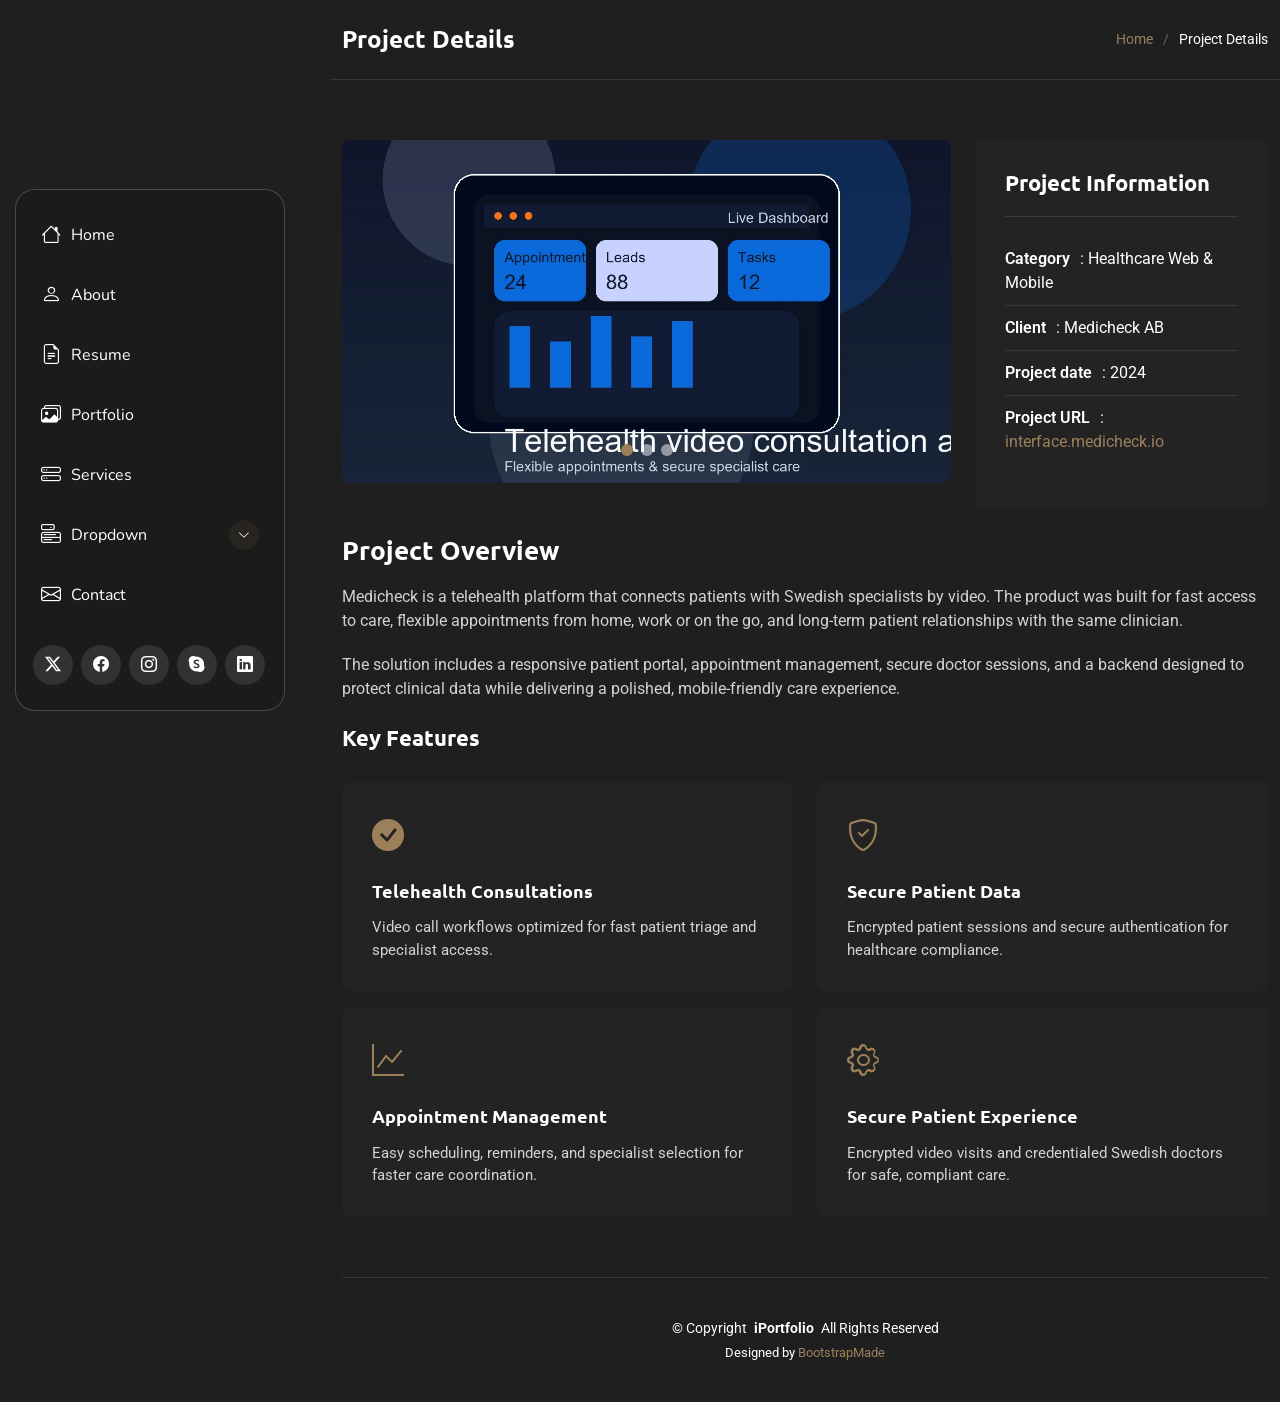
==== commit 181c457f: "fix" ====
--- a/portfolio-details.html
+++ b/portfolio-details.html
@@ -4,9 +4,9 @@
 <head>
   <meta charset="utf-8">
   <meta content="width=device-width, initial-scale=1.0" name="viewport">
-  <title>Portfolio Details - SnapFolio Bootstrap Template</title>
-  <meta name="description" content="">
-  <meta name="keywords" content="">
+  <title>Portfolio Details | Muzaffar Munir</title>
+  <meta name="description" content="Detailed view of a web application project built with modern UI, cloud architecture, and performance optimizations.">
+  <meta name="keywords" content="portfolio details, web application, software project, Muzaffar Munir">
 
   <!-- Favicons -->
   <link href="assets/img/favicon.png" rel="icon">
@@ -87,11 +87,11 @@
     <!-- Page Title -->
     <div class="page-title dark-background">
       <div class="container d-lg-flex justify-content-between align-items-center">
-        <h1 class="mb-2 mb-lg-0">Portfolio Details</h1>
+        <h1 class="mb-2 mb-lg-0">Project Details</h1>
         <nav class="breadcrumbs">
           <ol>
             <li><a href="index.html">Home</a></li>
-            <li class="current">Portfolio Details</li>
+            <li class="current">Project Details</li>
           </ol>
         </nav>
       </div>
@@ -126,15 +126,15 @@
               <div class="swiper-wrapper align-items-center">
 
                 <div class="swiper-slide">
-                  <img src="assets/img/portfolio/portfolio-1.webp" alt="Portfolio Image" class="img-fluid" loading="lazy">
+                  <img src="assets/img/portfolio/portfolio-medicheck.webp" alt="Medicheck portal screenshot" class="img-fluid" loading="lazy">
                 </div>
 
                 <div class="swiper-slide">
-                  <img src="assets/img/portfolio/portfolio-10.webp" alt="Portfolio Image" class="img-fluid" loading="lazy">
+                  <img src="assets/img/portfolio/portfolio-optimacrm.webp" alt="OptimaCRM interface" class="img-fluid" loading="lazy">
                 </div>
 
                 <div class="swiper-slide">
-                  <img src="assets/img/portfolio/portfolio-7.webp" alt="Portfolio Image" class="img-fluid" loading="lazy">
+                  <img src="assets/img/portfolio/portfolio-itim-retail.webp" alt="ITIM Retail Suite view" class="img-fluid" loading="lazy">
                 </div>
 
               </div>
@@ -146,10 +146,10 @@
             <div class="portfolio-info" data-aos="fade-left" data-aos-delay="200">
               <h3>Project Information</h3>
               <ul>
-                <li><strong>Category</strong>: Web Development</li>
-                <li><strong>Client</strong>: Victoria Technologies</li>
-                <li><strong>Project date</strong>: 01 March, 2024</li>
-                <li><strong>Project URL</strong>: <a href="#" target="_blank">www.example.com</a></li>
+                <li><strong>Category</strong>: Healthcare Web & Mobile</li>
+                <li><strong>Client</strong>: Medicheck AB</li>
+                <li><strong>Project date</strong>: 2024</li>
+                <li><strong>Project URL</strong>: <a href="https://interface.medicheck.io/" target="_blank" rel="noopener noreferrer">interface.medicheck.io</a></li>
               </ul>
             </div>
           </div>
@@ -158,10 +158,10 @@
             <div class="portfolio-description" data-aos="fade-up" data-aos-delay="300">
               <h2>Project Overview</h2>
               <p>
-                Autem ipsum nam porro corporis rerum. Quis eos dolorem eos itaque inventore commodi labore quia quia. Exercitationem repudiandae officiis neque suscipit non officia eaque itaque enim. Voluptatem officia accusantium nesciunt est omnis tempora consectetur dignissimos. Sequi nulla at esse enim cum deserunt eius.
+                Medicheck is a telehealth platform that connects patients with Swedish specialists by video. The product was built for fast access to care, flexible appointments from home, work or on the go, and long-term patient relationships with the same clinician.
               </p>
               <p>
-                Amet consequatur qui dolore veniam voluptatem voluptatem sit. Non aspernatur atque natus ut cum nam et. Praesentium error dolores rerum minus sequi quia veritatis eum. Eos et doloribus doloremque nesciunt molestiae laboriosam.
+                The solution includes a responsive patient portal, appointment management, secure doctor sessions, and a backend designed to protect clinical data while delivering a polished, mobile-friendly care experience.
               </p>
 
               <div class="features mt-4">
@@ -170,32 +170,32 @@
                   <div class="col-md-6">
                     <div class="feature-item" data-aos="fade-up" data-aos-delay="400">
                       <i class="bi bi-check-circle-fill"></i>
-                      <h4>Responsive Design</h4>
-                      <p>Voluptatum deleniti atque corrupti quos dolores et quas molestias excepturi sint occaecati cupiditate non provident</p>
+                      <h4>Telehealth Consultations</h4>
+                      <p>Video call workflows optimized for fast patient triage and specialist access.</p>
                     </div>
                   </div>
 
                   <div class="col-md-6">
                     <div class="feature-item" data-aos="fade-up" data-aos-delay="500">
                       <i class="bi bi-shield-check"></i>
-                      <h4>Advanced Security</h4>
-                      <p>Minim veniam, quis nostrud exercitation ullamco laboris nisi ut aliquip ex ea commodo consequat tarad limino ata</p>
+                      <h4>Secure Patient Data</h4>
+                      <p>Encrypted patient sessions and secure authentication for healthcare compliance.</p>
                     </div>
                   </div>
 
                   <div class="col-md-6">
                     <div class="feature-item" data-aos="fade-up" data-aos-delay="600">
                       <i class="bi bi-graph-up"></i>
-                      <h4>Performance Optimization</h4>
-                      <p>Duis aute irure dolor in reprehenderit in voluptate velit esse cillum dolore eu fugiat nulla pariatur</p>
+                      <h4>Appointment Management</h4>
+                      <p>Easy scheduling, reminders, and specialist selection for faster care coordination.</p>
                     </div>
                   </div>
 
                   <div class="col-md-6">
                     <div class="feature-item" data-aos="fade-up" data-aos-delay="700">
                       <i class="bi bi-gear"></i>
-                      <h4>Easy Integration</h4>
-                      <p>Excepteur sint occaecat cupidatat non proident, sunt in culpa qui officia deserunt mollit anim id est laborum</p>
+                      <h4>Secure Patient Experience</h4>
+                      <p>Encrypted video visits and credentialed Swedish doctors for safe, compliant care.</p>
                     </div>
                   </div>
                 </div>
